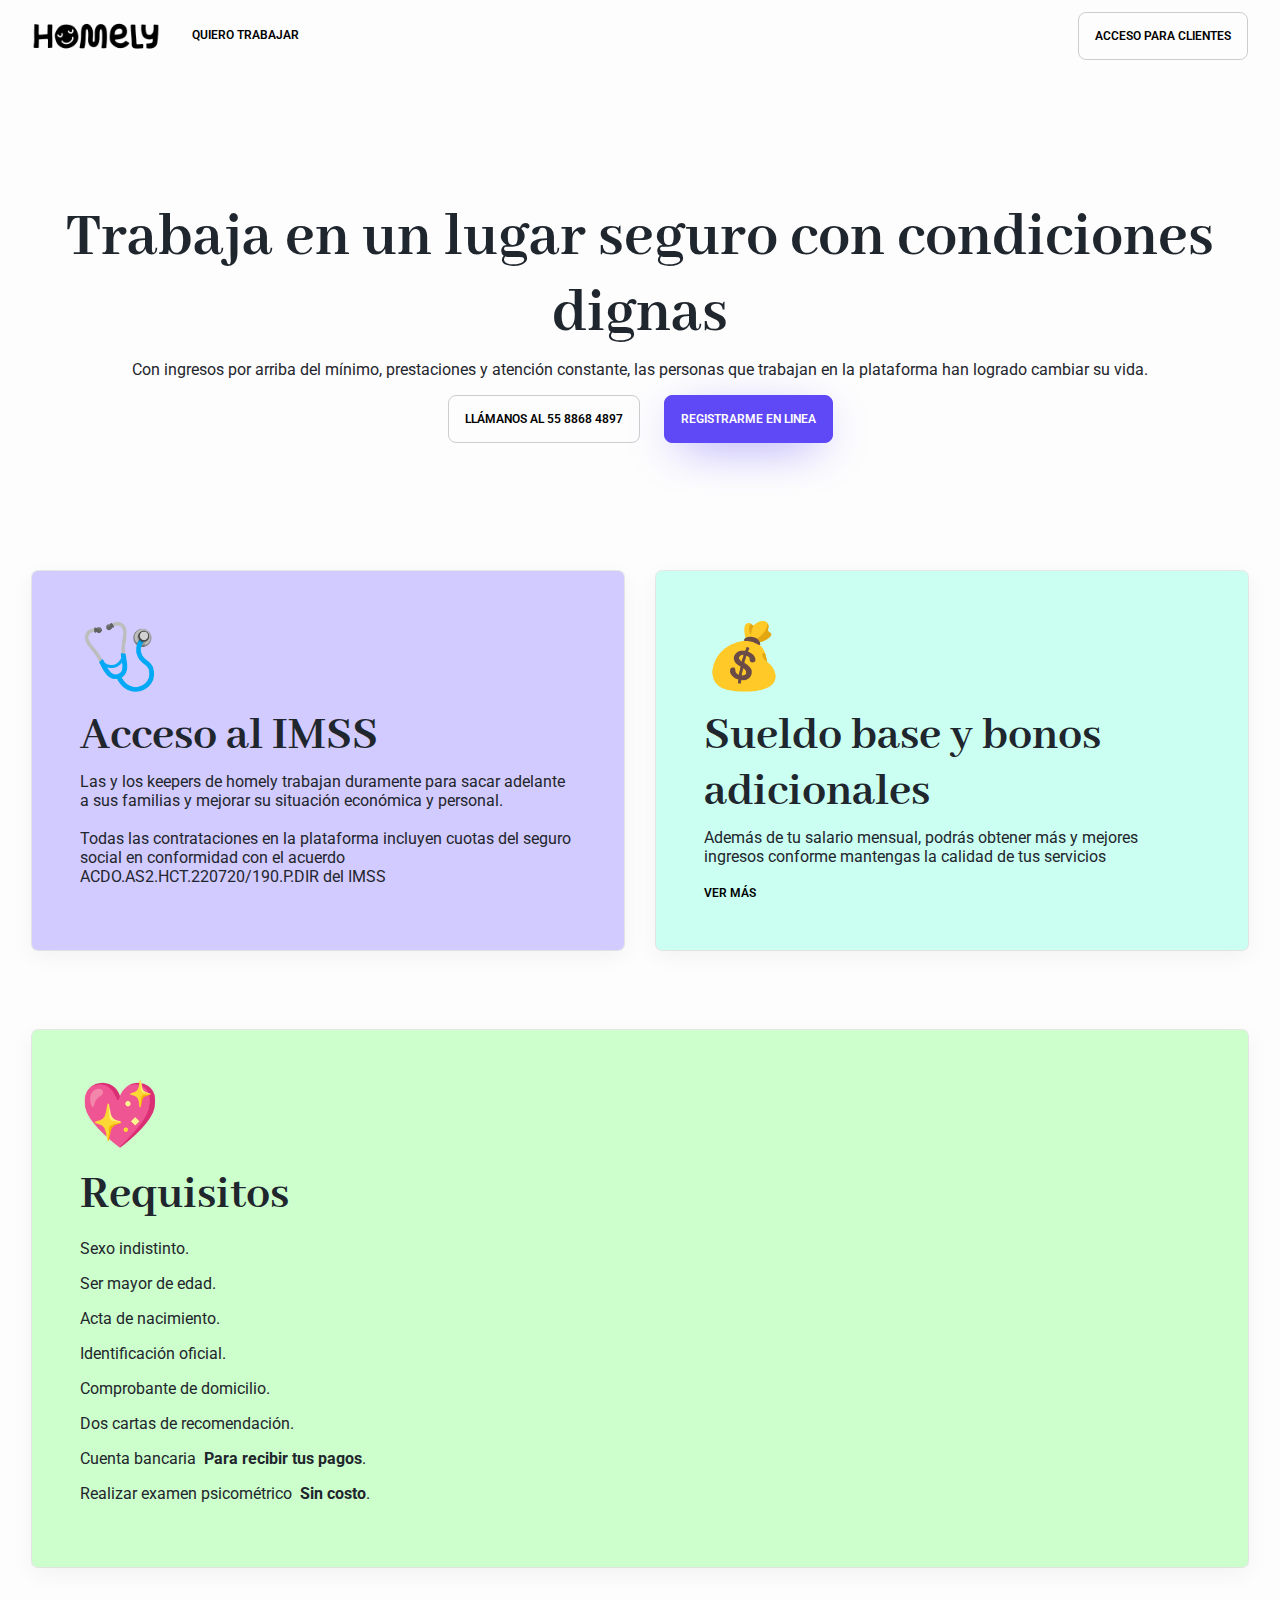
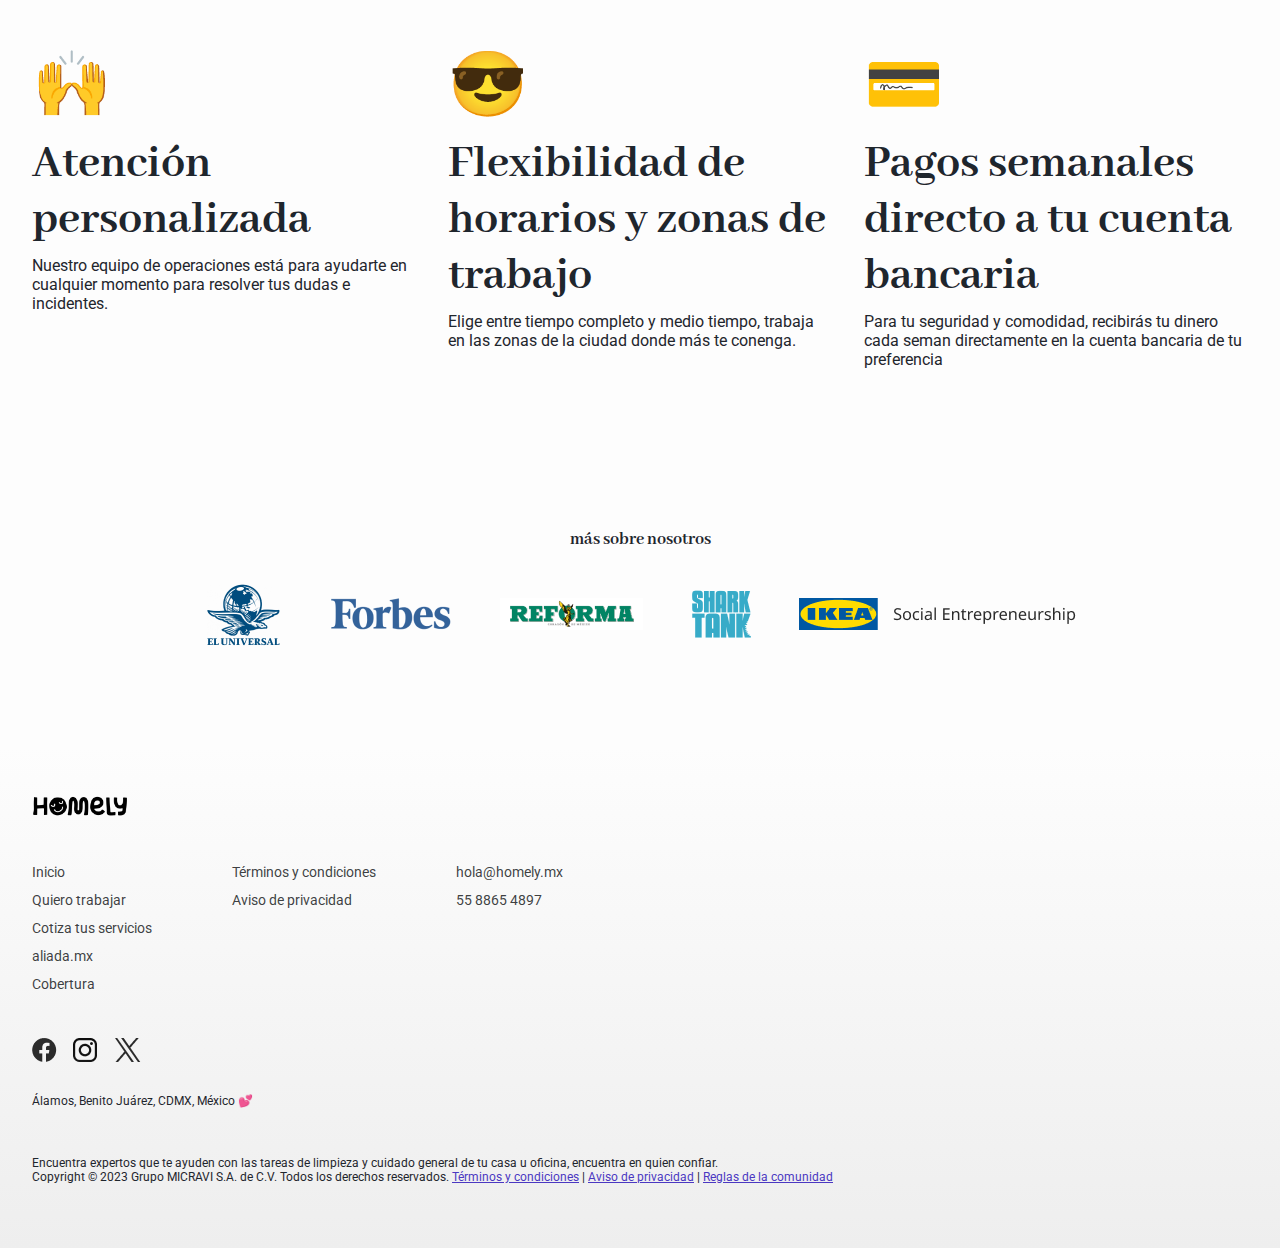
==== keeper.html @ 202dae4b "Basic pages done" ====
<!DOCTYPE html>
<html lang="en">
<head>
    <meta charset="UTF-8">
    <meta name="viewport" content="width=device-width, initial-scale=1.0">
    <title>Document</title>

    <link rel="stylesheet" href="alamo.css">
    <link rel="stylesheet" href="alamo.templates.css">

    <link href="https://fonts.googleapis.com/css2?family=Material+Symbols+Outlined" rel="stylesheet" />

</head>
<body>
    <nav>
        <div id="left" class="d-flex flex-direction-row gap-016">
            <img src="img/brand/homely-black.png" alt="Homely Logo">
            <a href="#" class="btn third">Quiero trabajar</a>
        </div>
        <div id="left" class="d-flex flex-direction-row gap-016">
            <a href="#" class="btn second">acceso para clientes</a>
        </div>
    </nav>
    
    <header class="container py-128 d-flex flex-direction-column align-content-center">
        <h2 class="serif center">
            Trabaja en un lugar seguro con condiciones dignas
        </h2>
        <p class="mb-4 text-center">
            Con ingresos por arriba del mínimo, prestaciones y atención constante, las personas que trabajan en la plataforma han logrado cambiar su vida.
        </p>
        <div class="d-flex gap-024">
            <a href="tel:5588684897" class="btn second">llámanos al 55 8868 4897</a>
            <a href="#" class="btn cta">registrarme en linea</a>
        </div>
    </header>

    <section class="container d-flex flex-direction-column gap-080 mb-048">
        <div class="row gap-032">
            <div class="pd-l bg-aux-c card">
                <h2>🩺</h2>
                <h3>
                    Acceso al IMSS
                </h3>
                <p>
                    Las y los keepers de homely trabajan duramente para sacar adelante a sus familias y mejorar su situación económica y personal. 
                    <br/> <br/>
                    Todas las contrataciones en la plataforma incluyen cuotas del seguro social en conformidad con el acuerdo ACDO.AS2.HCT.220720/190.P.DIR del IMSS
                </p>
            </div>
            <div class="pd-l bg-aux-d card">
                <h2>💰</h2>
                <h3>
                    Sueldo base y bonos adicionales
                </h3>
                <p>
                    Además de tu salario mensual, podrás obtener más y mejores ingresos conforme mantengas la calidad de tus servicios
                </p>
                <a href="#" class="btn arrow">ver más</a>
            </div>
        </div>
        <div class="row gap-032">
            <div class="pd-l bg-aux-a card">
                <h2>💖</h2>
                <h3>
                    Requisitos
                </h3>
                <ul>
                    <li>Sexo indistinto.</li>
                    <li>Ser mayor de edad.</li>
                    <li>Acta de nacimiento.</li>
                    <li>Identificación oficial.</li>
                    <li>Comprobante de domicilio.</li>
                    <li>Dos cartas de recomendación.</li>
                    <li>Cuenta bancaria <span class="pl-008 bold">Para recibir tus pagos</span>.</li>
                    <li>Realizar examen psicométrico <span class="pl-008 bold">Sin costo</span>.</li>
                </ul>
            </div>
        </div>
        <div class="row gap-032">
            <div>
                <h2>🙌</h2>
                <h3>
                    Atención personalizada
                </h3>
                <p>
                    Nuestro equipo de operaciones está para ayudarte en cualquier momento para resolver tus dudas e incidentes.
                </p>
            </div>
            <div>
                <h2>😎</h2>
                <h3>
                    Flexibilidad de horarios y zonas de trabajo
                </h3>
                <p>
                    Elige entre tiempo completo y medio tiempo, trabaja en las zonas de la ciudad donde más te conenga.
                </p>
            </div>
            <div>
                <h2>💳</h2>
                <h3>
                    Pagos semanales directo a tu cuenta bancaria
                </h3>
                <p>
                    Para tu seguridad y comodidad, recibirás tu dinero cada seman directamente en la cuenta bancaria de tu preferencia
                </p>
            </div>
        </div>

    </section>

    <section class="container center p-096 d-flex flex-direction-column gap-024">
        <h6>más sobre nosotros</h6>
        <div class="d-flex justify-content-center align-items-center gap-048 flex-wrap">
            <a href="https://www.eluniversal.com.mx/techbit/homely-la-app-que-te-ayuda-mantener-tu-casa-limpia/">
                <img src="img/logos/universal.png" alt="Diaro El Universal">
            </a>
            <a href="https://www.forbes.com.mx/30-promesas-2019-homely-y-su-mision-de-impulsar-a-los-trabajadores-domesticos/">
                <img src="img/logos/forbes.png" alt="Forbes">
            </a>
            <a href="https://www.reforma.com/arrasan-mexicanos-en-el-sxsw/ar1627088">
                <img src="img/logos/reforma.png" alt="Periodico Reforma">
            </a>
            <a href="https://www.youtube.com/watch?v=Z-7Yk5WXsDM">
                <img src="img/logos/sharktank.png" alt="Shark Tank">
            </a>
            <a href="https://www.ikeasocialentrepreneurship.org/en/social-enterprises/homely">
                <img src="img/logos/ikea-SE-logo.png" alt="Ikea social entrepreneurship">
            </a>
        </div>
    </section>

    <footer>
        <div class="container d-flex flex-direction-column py-048 gap-032">
            <img src="img/brand/homely-black.png" alt="homely logo">
            <menu class="caption">
                <div class="d-flex flex-direction-column gap-012">
                    <a href="#">Inicio</a>
                    <a href="#">Quiero trabajar</a>
                    <a href="#">Cotiza tus servicios</a>
                    <a href="#">aliada.mx</a>
                    <a href="#">Cobertura</a>
                </div>
                <div class="d-flex flex-direction-column gap-012">
                    <a href="#">Términos y condiciones</a>
                    <a href="#">Aviso de privacidad</a>
                </div>
                <div class="d-flex flex-direction-column gap-012">
                    <a href="#">hola@homely.mx</a>
                    <a href="#">55 8865 4897</a>
                </div>
            </menu>
            <div class="footer-social d-flex gap-016">
                <a href="https://www.facebook.com/HomelyLat/">
                    <img src="img/logos/facebook.png" alt="facebook">
                </a>
                <a href="https://instagram.com/homelylat?igshid=MzRlODBiNWFlZA==">
                    <img src="img/logos/instagram.png" alt="instagram">
                </a>
                <a href="https://x.com/homelylat">
                    <img src="img/logos/x.png" alt="twitter">
                </a>
            </div>
            <p class="small">
                Álamos, Benito Juárez, CDMX, México 💕
            </p>

            <p class="small text-subtle-dark">
                Encuentra expertos que te ayuden con las tareas de limpieza y cuidado general de tu casa u oficina, encuentra en quien confiar.
                <br>
                Copyright © 2023 Grupo MICRAVI S.A. de C.V. Todos los derechos reservados. <a href="#">Términos y condiciones</a> | <a href="#">Aviso de privacidad</a> | <a href="#">Reglas de la comunidad</a> 
            </p>
        </div>
    </footer>
</body>
</html>
---- alamo.css ----
/* ==================================== index ====================================
  Imports
  Root
  HTML
  Text
    Text alignment
    Text transformation
    Lists
  Background
  Color
    Font color
  Padding
  Flexbox
  Grid
  Buttons
  Form controls
  Navigation
  Sections
  Image handling (sizing and responsivness)
  Shadows
*/

/* ==================================== imports ==================================== */

@import url('https://fonts.googleapis.com/css2?family=Roboto:wght@100;400;700&display=swap');
@import url('https://fonts.googleapis.com/css2?family=Roboto+Slab&display=swap');
@import url('https://fonts.googleapis.com/css2?family=Abhaya+Libre:wght@400;700&display=swap');

/* ==================================== ROOT ==================================== */
/* Define variables here */

:root{
    --color-brand-main-030: #E3E7FF;
    --color-brand-main-060: #D5DBFF; 
    --color-brand-main-090: #ABB6FF; 
    --color-brand-main-100: #5F48F6; 
    --color-brand-main-200: #4B38C2; 
    --color-brand-main-300: #2D2275;
    --color-brand-main-400: #100748; 

    --color-neutral-solid-00: #FFFFFF; 
    --color-neutral-solid-10: #F0F2F5; 
    --color-neutral-solid-20: #D1D7E0; 
    --color-neutral-solid-30: #B3BDCB; 
    --color-neutral-solid-40: #95A3B7; 
    --color-neutral-solid-50: #7689A2; 
    --color-neutral-solid-60: #48566A; 
    --color-neutral-solid-70: #343E4C; 
    --color-neutral-solid-80: #1F262D; 
    --color-neutral-solid-90: #0A0D0F; 
    --color-neutral-solid-100: #000000; 

    --color-neutral-alpha-light-05: rgba(249, 250, 251, 0.05); 
    --color-neutral-alpha-light-10: rgba(249, 250, 251, 0.1); 
    --color-neutral-alpha-light-20: rgba(240, 242, 245, 0.2); 
    --color-neutral-alpha-light-40: rgba(209, 215, 224, 0.4); 
    --color-neutral-alpha-light-80: rgba(179, 189, 203, 0.8); 

    --color-neutral-alpha-dark-05: rgba(10, 13, 15, 0.05); 
    --color-neutral-alpha-dark-10: rgba(10, 13, 15, 0.1); 
    --color-neutral-alpha-dark-20: rgba(10, 13, 15, 0.2); 
    --color-neutral-alpha-dark-40: rgba(10, 13, 15, 0.4); 
    --color-neutral-alpha-dark-80: rgba(10, 13, 15, 0.8); 

    --color-aux-a: #CCFFCB;
    --color-aux-b: #FCFC95;
    --color-aux-c: #D2CBFF;
    --color-aux-d: #CAFFF2;
    --color-aux-e: #FECAFF;

    --color-school-coding: #0048B5;
    --color-school-data: #95E388;
    --color-school-design: #FF4365;

    --color-status-success-50: #A5FFE9;
    --color-status-success-100: #49F6AD;
    --color-status-success-200: #33AC8F;

    --color-status-warning-50: #FFFFCB;
    --color-status-warning-100: #FCFC95;
    --color-status-warning-200: #B9A165;

    --color-status-danger-50: #FFC3A5;
    --color-status-danger-100: #F67C49;
    --color-status-danger-200: #AC5B33;

    --color-status-info-50: #A5DDFF;
    --color-status-info-100: #4990F6;
    --color-status-info-200: #337FAC;

    --gradient-light-1: linear-gradient(-20deg, #ace0f9 0%, #fff1eb 100%);
    --gradient-light-2: linear-gradient(-20deg, #f6f3ff 0%, #cd9cf2 1000%);
    --gradient-light-3: linear-gradient(-20deg, #e9defa 0%, #fbfcdb 100%);
    --gradient-light-4: linear-gradient(to top, #dad4ec 0%, #dad4ec 1%, #f3e7e9 100%);
    --gradient-light-5: linear-gradient(-90deg, #c1dfc4 0%, #deecdd 100%);
    --gradient-light-6: linear-gradient(to top, #dfe9f3 0%, white 100%);
    --gradient-light-7: linear-gradient(-225deg, #E3FDF5 0%, #FFE6FA 100%);
    --gradient-light-8: linear-gradient(-225deg, #B7F8DB 0%, #50A7C2 100%);

    --gradient-dark-1: linear-gradient(135deg, #667eea 0%, #764ba2 100%);
    --gradient-dark-2: linear-gradient(90deg, #4facfe 0%, #00f2fe 100%);
    --gradient-dark-3: linear-gradient(-120deg, #f093fb 0%, #f5576c 100%);
    --gradient-dark-4: linear-gradient(to right, #6a11cb 0%, #2575fc 100%);
    --gradient-dark-5: linear-gradient(to top, #00c6fb 0%, #005bea 100%);
    --gradient-dark-6: linear-gradient(15deg, #13547a 0%, #80d0c7 100%);
    --gradient-dark-7: linear-gradient(to right, #ff0844 0%, #ffb199 100%);
    --gradient-dark-8: linear-gradient(20deg, #616161 0%, #9bc5c3 100%);

    --gradient-v-1: linear-gradient(to bottom, #9B4F96, #FF6BAE);
    --gradient-v-2: linear-gradient(to bottom, #403F8C, #00F1FF);
    --gradient-v-3: linear-gradient(to bottom, #FFB800, #FF3C82);
    --gradient-v-4: linear-gradient(to bottom, #B721FF, #FFD302);
    --gradient-v-5: linear-gradient(to bottom, #1B998B, #00B4D8);

    --gradient-background-light: linear-gradient(180deg, #FFFFFF 0%, #EFEFF5 100%);
    --gradient-background-dark: linear-gradient(180deg, #3B3F4B 0%, #262831 100%);

    --radius-4: 0.25rem;
    --radius-8: 0.5rem;
    --radius-12: 0.75rem;
    --radius-16: 1rem;
    --radius-24: 1.5rem;
    --radius-32: 2rem;
    --radius-64: 4rem;
    --radius-128: 8rem;
    --radius-160: 10rem;
    --radius-192: 12rem;

    --base-size-4: 0.25rem;
    --base-size-8: 0.5rem;
    --base-size-12: 0.75rem;
    --base-size-16: 1rem;
    --base-size-20: 1.25rem;
    --base-size-24: 1.5rem;
    --base-size-28: 1.75rem;
    --base-size-32: 2rem;
    --base-size-36: 2.25rem;
    --base-size-40: 2.5rem;
    --base-size-44: 2.75rem;
    --base-size-48: 3rem;
    --base-size-64: 4rem;
    --base-size-80: 5rem;
    --base-size-96: 6rem;
    --base-size-112: 7rem;
    --base-size-128: 8rem;
    --base-size-144: 9rem;
    --base-size-160: 10rem;
    --base-size-240: 15rem;
}

::selection {
  background-color: #FCFC95; /* set the background color of the selected text */
  color: #000; /* set the text color of the selected text */
  text-shadow: none; /* remove any text shadow on the selected text */
}


/* ==================================== HTML ==================================== */
/* Default styles for the HTML element */

html, body { 
    padding: 0px;
    margin: 0px;
    font-family: 'Roboto', sans-serif;
    background: #FDFDFD;
    color: var(--color-neutral-solid-80);
}

body{
  overflow:initial !important
}

/* ==================================== text ==================================== */
/* Text size and transformation */

h1, h2, h3, h4, h5, h6{
  margin: 0px;
  font-family: 'Abhaya Libre', 'Times New Roman', Times, serif;
  font-weight: 700;
  margin-bottom: 8px;
}

p{
  margin: 0px;
  margin-bottom: 16px;
  font-family: 'Roboto', Arial, Helvetica, sans-serif;
}

/* h1.serif, h2.serif, h3.serif, h4.serif, h5.serif, h6.serif{
  font-family: 'Poppins';
  font-weight: 700;
} */

h1{ font-size: 6rem; font-weight: 700;}
h2{ font-size: 4em; font-weight: 700;}
h3{ font-size: 3rem; font-weight: 700;}
h4{ font-size: 2rem; font-weight: 700;}
h5{ font-size: 1.5rem; font-weight: 700;}
h6{ font-size: 1.125rem; font-weight: 700;}


@media screen and (max-width: 768px) { 
  h1 { font-size: 3rem; }
  h2 { font-size: 2.5rem; }
  h3 { font-size: 2rem; }
  h4 { font-size: 1.75rem; }
  h5 { font-size: 1.5rem; }
  h6 { font-size: 1.25rem; }
}

.quote{ font-size: 1.25rem; font-family: 'Roboto Slab'; }

.caption{ font-size: 0.875rem; }

.small{ font-size: 0.75rem; }

.overline{ font-size: 0.625rem; }

.right{ text-align: right; }

.left{ text-align: left;}

.center{ text-align: center; }

.right{ text-align: right; }

.justify{ text-align: justify; }

.bold{ font-weight: bold; }

.italic{ font-style: italic; }

.underline{ text-decoration: underline; }

.capitalize{ text-transform: capitalize; }

ul {
  padding: 0px;
}

li {
  display: flex;
  align-items: center;
  margin-bottom: 1rem;
}

.feather {
  width: 18px;
  height: 18px;
  stroke: currentColor;
  stroke-width: 1;
  stroke-linecap: round;
  stroke-linejoin: round;
  fill: none;
}


/* ==================================== background ==================================== */
/* SECTION DESCRIPTION HERE */

.bg-primary { background-color: var(--color-brand-main-100); }
.bg-secondary { background-color: var(--color-brand-main-300); }
.bg-white { background-color: var(--color-neutral-solid-00); }
.bg-light { background-color: var(--color-neutral-solid-10); }
.bg-dark { background-color: var(--color-neutral-solid-100); }

.bg-light-main      { background-color: var(--color-neutral-solid-00);}
.bg-light-secondary { background-color: var(--color-neutral-solid-20);}
.bg-dark-main       {background-color: var(--color-neutral-solid-90);}
.bg-dark-secondary  {background-color: var(--color-neutral-solid-80);}

.bg-aux-a { background-color: var(--color-aux-a); }
.bg-aux-b { background-color: var(--color-aux-b); }
.bg-aux-c { background-color: var(--color-aux-c); }
.bg-aux-d { background-color: var(--color-aux-d); }
.bg-aux-e { background-color: var(--color-aux-e); }

.bg-school-coding { background-color: var(--color-school-coding); }
.bg-school-data { background-color: var(--color-school-data); }
.bg-school-design { background-color: var(--color-school-design); }

.bg-gradient-light-1 { background-image: var(--gradient-light-1) !important; }
.bg-gradient-light-2 { background-image: var(--gradient-light-2) !important; }
.bg-gradient-light-3 { background-image: var(--gradient-light-3) !important; }
.bg-gradient-light-4 { background-image: var(--gradient-light-4) !important; }
.bg-gradient-light-5 { background-image: var(--gradient-light-5) !important; }
.bg-gradient-light-6 { background-image: var(--gradient-light-6) !important; }
.bg-gradient-light-7 { background-image: var(--gradient-light-7) !important; }
.bg-gradient-light-8 { background-image: var(--gradient-light-8) !important; }

.bg-gradient-dark-1 { background-image: var(--gradient-dark-1) !important }
.bg-gradient-dark-2 { background-image: var(--gradient-dark-2) !important; }
.bg-gradient-dark-3 { background-image: var(--gradient-dark-3) !important; }
.bg-gradient-dark-4 { background-image: var(--gradient-dark-4) !important; }
.bg-gradient-dark-5 { background-image: var(--gradient-dark-5) !important; }
.bg-gradient-dark-6 { background-image: var(--gradient-dark-6) !important; }
.bg-gradient-dark-7 { background-image: var(--gradient-dark-7) !important; }
.bg-gradient-dark-8 { background-image: var(--gradient-dark-8) !important; }

.bg-gradient-v-1 { background-image: var(--gradient-v-1); }
.bg-gradient-v-2 { background-image: var(--gradient-v-2); }
.bg-gradient-v-3 { background-image: var(--gradient-v-3); }
.bg-gradient-v-4 { background-image: var(--gradient-v-4); }
.bg-gradient-v-5 { background-image: var(--gradient-v-5); }

.bg-gradient-light { background-image: var(--gradient-background-light); }

.bg-alpha-light { background: var(--color-neutral-alpha-light-20); }
.bg-alpha-dark { background: var(--color-neutral-alpha-dark-20); }

.transition { background: linear-gradient(180deg, var(--color1) 49.48%, #FFFFFF 49.49%); }
.transition-light { --color1: var(--color-neutral-solid-10); }
.transition-dark { --color1: var(--color-neutral-solid-80); }


/* ==================================== font color ==================================== */
/* SECTION DESCRIPTION HERE */

.text-main-light{
  color: var(--color-neutral-solid-00);
}

.text-main-dark{
    color: var(--color-neutral-solid-100);
}

.text-secondary-light{
  color: var(--color-neutral-alpha-light-40);
}

.text-secondary-dark{
  color: var(--color-neutral-alpha-dark-40);
}

/* .text-gradient {
  background-size: 100%;
  background-clip: text;
  -webkit-background-clip: text;
  -moz-background-clip: text;
  -webkit-text-fill-color: transparent; 
  -moz-text-fill-color: transparent;
} */

.gradient-text {
  background: linear-gradient(45deg, #ff00cc, #3333ff);
  background-clip: text;
  -webkit-background-clip: text;
  color: transparent;
}

/* ==================================== padding & margin ==================================== */
/* SECTION DESCRIPTION HERE */

/* Spacing */

/* Margin */
.m-004 { margin: var(--base-size-4);}
.m-008 { margin: var(--base-size-8);}
.m-012 { margin: var(--base-size-12);}
.m-016 { margin: var(--base-size-16); }
.m-020 { margin: var(--base-size-20); }
.m-024 { margin: var(--base-size-24); }
.m-028 { margin: var(--base-size-28); }
.m-032 { margin: var(--base-size-32); }
.m-036 { margin: var(--base-size-36); }
.m-040 { margin: var(--base-size-40); }
.m-044 { margin: var(--base-size-44); }
.m-048 { margin: var(--base-size-48); }
.m-064 { margin: var(--base-size-64); }
.m-080 { margin: var(--base-size-80); }
.m-096 { margin: var(--base-size-96); }
.m-112 { margin: var(--base-size-112); }
.m-128 { margin: var(--base-size-128); }
.m-144 { margin: var(--base-size-144); }
.m-160 { margin: var(--base-size-160); }

/* Margin Y */
.my-004 { margin-top: var(--base-size-4); margin-bottom: var(--base-size-4); }
.my-008 { margin-top: var(--base-size-8); margin-bottom: var(--base-size-8); }
.my-012 { margin-top: var(--base-size-12); margin-bottom: var(--base-size-12); }
.my-016 { margin-top: var(--base-size-16); margin-bottom: var(--base-size-16); }
.my-020 { margin-top: var(--base-size-20); margin-bottom: var(--base-size-20); }
.my-024 { margin-top: var(--base-size-24); margin-bottom: var(--base-size-24); }
.my-028 { margin-top: var(--base-size-28); margin-bottom: var(--base-size-28); }
.my-032 { margin-top: var(--base-size-32); margin-bottom: var(--base-size-32); }
.my-036 { margin-top: var(--base-size-36); margin-bottom: var(--base-size-36); }
.my-040 { margin-top: var(--base-size-40); margin-bottom: var(--base-size-40); }
.my-044 { margin-top: var(--base-size-44); margin-bottom: var(--base-size-44); }
.my-048 { margin-top: var(--base-size-48); margin-bottom: var(--base-size-48); }
.my-064 { margin-top: var(--base-size-64); margin-bottom: var(--base-size-64); }
.my-080 { margin-top: var(--base-size-80); margin-bottom: var(--base-size-80); }
.my-096 { margin-top: var(--base-size-96); margin-bottom: var(--base-size-96); }
.my-112 { margin-top: var(--base-size-112); margin-bottom: var(--base-size-112); }
.my-128 { margin-top: var(--base-size-128); margin-bottom: var(--base-size-128); }
.my-144 { margin-top: var(--base-size-144); margin-bottom: var(--base-size-144); }
.my-160 { margin-top: var(--base-size-160); margin-bottom: var(--base-size-160); }

/* Margin X */
.mx-004 { margin-left: var(--base-size-4); margin-right: var(--base-size-4); }
.mx-008 { margin-left: var(--base-size-8); margin-right: var(--base-size-8); }
.mx-012 { margin-left: var(--base-size-12); margin-right: var(--base-size-12); }
.mx-016 { margin-left: var(--base-size-16); margin-right: var(--base-size-16); }
.mx-020 { margin-left: var(--base-size-20); margin-right: var(--base-size-20); }
.mx-024 { margin-left: var(--base-size-24); margin-right: var(--base-size-24); }
.mx-028 { margin-left: var(--base-size-28); margin-right: var(--base-size-28); }
.mx-032 { margin-left: var(--base-size-32); margin-right: var(--base-size-32); }
.mx-036 { margin-left: var(--base-size-36); margin-right: var(--base-size-36); }
.mx-040 { margin-left: var(--base-size-40); margin-right: var(--base-size-40); }
.mx-044 { margin-left: var(--base-size-44); margin-right: var(--base-size-44); }
.mx-048 { margin-left: var(--base-size-48); margin-right: var(--base-size-48); }
.mx-064 { margin-left: var(--base-size-64); margin-right: var(--base-size-64); }
.mx-080 { margin-left: var(--base-size-80); margin-right: var(--base-size-80); }
.mx-096 { margin-left: var(--base-size-96); margin-right: var(--base-size-96); }
.mx-112 { margin-left: var(--base-size-112); margin-right: var(--base-size-112); }
.mx-128 { margin-left: var(--base-size-128); margin-right: var(--base-size-128); }
.mx-144 { margin-left: var(--base-size-144); margin-right: var(--base-size-144); }
.mx-160 { margin-left: var(--base-size-160); margin-right: var(--base-size-160); }


/* Margin Top */
.mt-004 { margin-top: var(--base-size-4); }
.mt-008 { margin-top: var(--base-size-8); }
.mt-012 { margin-top: var(--base-size-12); }
.mt-016 { margin-top: var(--base-size-16); }
.mt-020 { margin-top: var(--base-size-20); }
.mt-024 { margin-top: var(--base-size-24); }
.mt-028 { margin-top: var(--base-size-28); }
.mt-032 { margin-top: var(--base-size-32); }
.mt-036 { margin-top: var(--base-size-36); }
.mt-040 { margin-top: var(--base-size-40); }
.mt-044 { margin-top: var(--base-size-44); }
.mt-048 { margin-top: var(--base-size-48); }
.mt-064 { margin-top: var(--base-size-64); }
.mt-080 { margin-top: var(--base-size-80); }
.mt-096 { margin-top: var(--base-size-96); }
.mt-112 { margin-top: var(--base-size-112); }
.mt-128 { margin-top: var(--base-size-128); }
.mt-144 { margin-top: var(--base-size-144); }
.mt-160 { margin-top: var(--base-size-160); }

/* Margin Bottom */
.mb-004 { margin-bottom: var(--base-size-4); }
.mb-008 { margin-bottom: var(--base-size-8); }
.mb-012 { margin-bottom: var(--base-size-12); }
.mb-016 { margin-bottom: var(--base-size-16); }
.mb-020 { margin-bottom: var(--base-size-20); }
.mb-024 { margin-bottom: var(--base-size-24); }
.mb-028 { margin-bottom: var(--base-size-28); }
.mb-032 { margin-bottom: var(--base-size-32); }
.mb-036 { margin-bottom: var(--base-size-36); }
.mb-040 { margin-bottom: var(--base-size-40); }
.mb-044 { margin-bottom: var(--base-size-44); }
.mb-048 { margin-bottom: var(--base-size-48); }
.mb-064 { margin-bottom: var(--base-size-64); }
.mb-080 { margin-bottom: var(--base-size-80); }
.mb-096 { margin-bottom: var(--base-size-96); }
.mb-112 { margin-bottom: var(--base-size-112); }
.mb-128 { margin-bottom: var(--base-size-128); }
.mb-144 { margin-bottom: var(--base-size-144); }
.mb-160 { margin-bottom: var(--base-size-160); }


/* Margin Left */
.ml-004 { margin-left: var(--base-size-4); }
.ml-008 { margin-left: var(--base-size-8); }
.ml-012 { margin-left: var(--base-size-12); }
.ml-016 { margin-left: var(--base-size-16); }
.ml-020 { margin-left: var(--base-size-20); }
.ml-024 { margin-left: var(--base-size-24); }
.ml-028 { margin-left: var(--base-size-28); }
.ml-032 { margin-left: var(--base-size-32); }
.ml-036 { margin-left: var(--base-size-36); }
.ml-040 { margin-left: var(--base-size-40); }
.ml-044 { margin-left: var(--base-size-44); }
.ml-048 { margin-left: var(--base-size-48); }
.ml-064 { margin-left: var(--base-size-64); }
.ml-080 { margin-left: var(--base-size-80); }
.ml-096 { margin-left: var(--base-size-96); }
.ml-112 { margin-left: var(--base-size-112); }
.ml-128 { margin-left: var(--base-size-128); }
.ml-144 { margin-left: var(--base-size-144); }
.ml-160 { margin-left: var(--base-size-160); }


/* Margin Right */
.mr-004 { margin-right: var(--base-size-4); }
.mr-008 { margin-right: var(--base-size-8); }
.mr-012 { margin-right: var(--base-size-12); }
.mr-016 { margin-right: var(--base-size-16); }
.mr-020 { margin-right: var(--base-size-20); }
.mr-024 { margin-right: var(--base-size-24); }
.mr-028 { margin-right: var(--base-size-28); }
.mr-032 { margin-right: var(--base-size-32); }
.mr-036 { margin-right: var(--base-size-36); }
.mr-040 { margin-right: var(--base-size-40); }
.mr-044 { margin-right: var(--base-size-44); }
.mr-048 { margin-right: var(--base-size-48); }
.mr-064 { margin-right: var(--base-size-64); }
.mr-080 { margin-right: var(--base-size-80); }
.mr-096 { margin-right: var(--base-size-96); }
.mr-112 { margin-right: var(--base-size-112); }
.mr-128 { margin-right: var(--base-size-128); }
.mr-144 { margin-right: var(--base-size-144); }
.mr-160 { margin-right: var(--base-size-160); }

/* Padding */
.p-004 { padding: var(--base-size-4); }
.p-008 { padding: var(--base-size-8); }
.p-012 { padding: var(--base-size-12); }
.p-016 { padding: var(--base-size-16); }
.p-020 { padding: var(--base-size-20); }
.p-024 { padding: var(--base-size-24); }
.p-028 { padding: var(--base-size-28); }
.p-032 { padding: var(--base-size-32); }
.p-036 { padding: var(--base-size-36); }
.p-040 { padding: var(--base-size-40); }
.p-044 { padding: var(--base-size-44); }
.p-048 { padding: var(--base-size-48); }
.p-064 { padding: var(--base-size-64); }
.p-080 { padding: var(--base-size-80); }
.p-096 { padding: var(--base-size-96); }
.p-112 { padding: var(--base-size-112); }
.p-128 { padding: var(--base-size-128); }
.p-144 { padding: var(--base-size-144); }
.p-160 { padding: var(--base-size-160); }
.p-240 { padding: var(--base-size-240); }

/* Padding Vertical */
.py-004 { padding-top: var(--base-size-4); padding-bottom: var(--base-size-4); }
.py-008 { padding-top: var(--base-size-8); padding-bottom: var(--base-size-8); }
.py-012 { padding-top: var(--base-size-12); padding-bottom: var(--base-size-12); }
.py-016 { padding-top: var(--base-size-16); padding-bottom: var(--base-size-16); }
.py-020 { padding-top: var(--base-size-20); padding-bottom: var(--base-size-20); }
.py-024 { padding-top: var(--base-size-24); padding-bottom: var(--base-size-24); }
.py-028 { padding-top: var(--base-size-28); padding-bottom: var(--base-size-28); }
.py-032 { padding-top: var(--base-size-32); padding-bottom: var(--base-size-32); }
.py-036 { padding-top: var(--base-size-36); padding-bottom: var(--base-size-36); }
.py-040 { padding-top: var(--base-size-40); padding-bottom: var(--base-size-40); }
.py-044 { padding-top: var(--base-size-44); padding-bottom: var(--base-size-44); }
.py-048 { padding-top: var(--base-size-48); padding-bottom: var(--base-size-48); }
.py-064 { padding-top: var(--base-size-64); padding-bottom: var(--base-size-64); }
.py-080 { padding-top: var(--base-size-80); padding-bottom: var(--base-size-80); }
.py-096 { padding-top: var(--base-size-96); padding-bottom: var(--base-size-96); }
.py-112 { padding-top: var(--base-size-112); padding-bottom: var(--base-size-112); }
.py-128 { padding-top: var(--base-size-128); padding-bottom: var(--base-size-128); }
.py-144 { padding-top: var(--base-size-144); padding-bottom: var(--base-size-144); }
.py-160 { padding-top: var(--base-size-160); padding-bottom: var(--base-size-160); }
.py-240 { padding-top: var(--base-size-240); padding-bottom: var(--base-size-240); }

/* Padding Horizontal */
.px-004 { padding-left: var(--base-size-4); padding-right: var(--base-size-4); }
.px-008 { padding-left: var(--base-size-8); padding-right: var(--base-size-8); }
.px-012 { padding-left: var(--base-size-12); padding-right: var(--base-size-12); }
.px-016 { padding-left: var(--base-size-16); padding-right: var(--base-size-16); }
.px-020 { padding-left: var(--base-size-20); padding-right: var(--base-size-20); }
.px-024 { padding-left: var(--base-size-24); padding-right: var(--base-size-24); }
.px-028 { padding-left: var(--base-size-28); padding-right: var(--base-size-28); }
.px-032 { padding-left: var(--base-size-32); padding-right: var(--base-size-32); }
.px-036 { padding-left: var(--base-size-36); padding-right: var(--base-size-36); }
.px-040 { padding-left: var(--base-size-40); padding-right: var(--base-size-40); }
.px-044 { padding-left: var(--base-size-44); padding-right: var(--base-size-44); }
.px-048 { padding-left: var(--base-size-48); padding-right: var(--base-size-48); }
.px-064 { padding-left: var(--base-size-64); padding-right: var(--base-size-64); }
.px-080 { padding-left: var(--base-size-80); padding-right: var(--base-size-80); }
.px-096 { padding-left: var(--base-size-96); padding-right: var(--base-size-96); }
.px-112 { padding-left: var(--base-size-112); padding-right: var(--base-size-112); }
.px-128 { padding-left: var(--base-size-128); padding-right: var(--base-size-128); }
.px-144 { padding-left: var(--base-size-144); padding-right: var(--base-size-144); }
.px-160 { padding-left: var(--base-size-160); padding-right: var(--base-size-160); }

/* Padding Top */
.pt-004 { padding-top: var(--base-size-4); }
.pt-008 { padding-top: var(--base-size-8); }
.pt-012 { padding-top: var(--base-size-12); }
.pt-016 { padding-top: var(--base-size-16); }
.pt-020 { padding-top: var(--base-size-20); }
.pt-024 { padding-top: var(--base-size-24); }
.pt-028 { padding-top: var(--base-size-28); }
.pt-032 { padding-top: var(--base-size-32); }
.pt-036 { padding-top: var(--base-size-36); }
.pt-040 { padding-top: var(--base-size-40); }
.pt-044 { padding-top: var(--base-size-44); }
.pt-048 { padding-top: var(--base-size-48); }
.pt-064 { padding-top: var(--base-size-64); }
.pt-080 { padding-top: var(--base-size-80); }
.pt-096 { padding-top: var(--base-size-96); }
.pt-112 { padding-top: var(--base-size-112); }
.pt-128 { padding-top: var(--base-size-128); }
.pt-144 { padding-top: var(--base-size-144); }
.pt-160 { padding-top: var(--base-size-160); }

/* Padding Bottom */
.pb-004 { padding-bottom: var(--base-size-4); }
.pb-008 { padding-bottom: var(--base-size-8); }
.pb-012 { padding-bottom: var(--base-size-12); }
.pb-016 { padding-bottom: var(--base-size-16); }
.pb-020 { padding-bottom: var(--base-size-20); }
.pb-024 { padding-bottom: var(--base-size-24); }
.pb-028 { padding-bottom: var(--base-size-28); }
.pb-032 { padding-bottom: var(--base-size-32); }
.pb-036 { padding-bottom: var(--base-size-36); }
.pb-040 { padding-bottom: var(--base-size-40); }
.pb-044 { padding-bottom: var(--base-size-44); }
.pb-048 { padding-bottom: var(--base-size-48); }
.pb-064 { padding-bottom: var(--base-size-64); }
.pb-080 { padding-bottom: var(--base-size-80); }
.pb-096 { padding-bottom: var(--base-size-96); }
.pb-112 { padding-bottom: var(--base-size-112);}

/* Padding Left */
.pl-004 { padding-left: var(--base-size-4); }
.pl-008 { padding-left: var(--base-size-8); }
.pl-012 { padding-left: var(--base-size-12); }
.pl-016 { padding-left: var(--base-size-16); }
.pl-020 { padding-left: var(--base-size-20); }
.pl-024 { padding-left: var(--base-size-24); }
.pl-028 { padding-left: var(--base-size-28); }
.pl-032 { padding-left: var(--base-size-32); }
.pl-036 { padding-left: var(--base-size-36); }
.pl-040 { padding-left: var(--base-size-40); }
.pl-044 { padding-left: var(--base-size-44); }
.pl-048 { padding-left: var(--base-size-48); }
.pl-064 { padding-left: var(--base-size-64); }
.pl-080 { padding-left: var(--base-size-80); }
.pl-096 { padding-left: var(--base-size-96); }
.pl-112 { padding-left: var(--base-size-112); }
.pl-128 { padding-left: var(--base-size-128); }
.pl-144 { padding-left: var(--base-size-144); }
.pl-160 { padding-left: var(--base-size-160); }

/* Padding Right */
.pr-004 { padding-right: var(--base-size-4); }
.pr-008 { padding-right: var(--base-size-8); }
.pr-012 { padding-right: var(--base-size-12); }
.pr-016 { padding-right: var(--base-size-16); }
.pr-020 { padding-right: var(--base-size-20); }
.pr-024 { padding-right: var(--base-size-24); }
.pr-028 { padding-right: var(--base-size-28); }
.pr-032 { padding-right: var(--base-size-32); }
.pr-036 { padding-right: var(--base-size-36); }
.pr-040 { padding-right: var(--base-size-40); }
.pr-044 { padding-right: var(--base-size-44); }
.pr-048 { padding-right: var(--base-size-48); }
.pr-064 { padding-right: var(--base-size-64); }
.pr-080 { padding-right: var(--base-size-80); }
.pr-096 { padding-right: var(--base-size-96); }
.pr-112 { padding-right: var(--base-size-112); }
.pr-128 { padding-right: var(--base-size-128); }
.pr-144 { padding-right: var(--base-size-144); }
.pr-160 { padding-right: var(--base-size-160); }

/* Dynamic padding */

.pd-s{    padding:  var(--base-size-24);}
.pd-m{    padding:  var(--base-size-32);}
.pd-l{    padding:  var(--base-size-48);}
.pd-xl{   padding:  var(--base-size-64);}
.pd-xxl{  padding:  var(--base-size-80);}

@media (max-width: 767px) {
  .pd-s{    padding:  var(--base-size-8);}
  .pd-m{    padding:  var(--base-size-12);}
  .pd-l{    padding:  var(--base-size-16);}
  .pd-xl{   padding:  var(--base-size-20);}
  .pd-xxl{  padding:  var(--base-size-24);}
}


/* Gap */
.gap-004 { gap: var(--base-size-4); }
.gap-008 { gap: var(--base-size-8); }
.gap-012 { gap: var(--base-size-12); }
.gap-016 { gap: var(--base-size-16); }
.gap-020 { gap: var(--base-size-20); }
.gap-024 { gap: var(--base-size-24); }
.gap-028 { gap: var(--base-size-28); }
.gap-032 { gap: var(--base-size-32); }
.gap-036 { gap: var(--base-size-36); }
.gap-040 { gap: var(--base-size-40); }
.gap-044 { gap: var(--base-size-44); }
.gap-048 { gap: var(--base-size-48); }
.gap-064 { gap: var(--base-size-64); }
.gap-080 { gap: var(--base-size-80); }
.gap-096 { gap: var(--base-size-96); }
.gap-112 { gap: var(--base-size-112); }
.gap-128 { gap: var(--base-size-128); }
.gap-144 { gap: var(--base-size-144); }
.gap-160 { gap: var(--base-size-160); }

/* Border Radius */
.rounded-004 { border-radius: var(--base-size-4); }
.rounded-008 { border-radius: var(--base-size-8); }
.rounded-012 { border-radius: var(--base-size-12); }
.rounded-016 { border-radius: var(--base-size-16); }
.rounded-020 { border-radius: var(--base-size-20); }
.rounded-024 { border-radius: var(--base-size-24); }
.rounded-028 { border-radius: var(--base-size-28); }
.rounded-032 { border-radius: var(--base-size-32); }
.rounded-036 { border-radius: var(--base-size-36); }
.rounded-040 { border-radius: var(--base-size-40); }
.rounded-044 { border-radius: var(--base-size-44); }
.rounded-048 { border-radius: var(--base-size-48); }
.rounded-064 { border-radius: var(--base-size-64); }
.rounded-080 { border-radius: var(--base-size-80); }
.rounded-096 { border-radius: var(--base-size-96); }
.rounded-112 { border-radius: var(--base-size-112); }
.rounded-128 { border-radius: var(--base-size-128); }
.rounded-144 { border-radius: var(--base-size-144); }
.rounded-160 { border-radius: var(--base-size-160); }


/* Text Alignment */
.text-center { text-align: center; }
.text-left { text-align: left; }
.text-right { text-align: right; }

/* Width classes from 10% to 100% in increments of 10% */
.w-10 { width: 10%; }
.w-20 { width: 20%; }
.w-30 { width: 30%; }
.w-40 { width: 40%; }
.w-50 { width: 50%; }
.w-60 { width: 60%; }
.w-70 { width: 70%; }
.w-80 { width: 80%; }
.w-90 { width: 90%; }
.w-100 { width: 100%; }


/* ==================================== flexbox ==================================== */
/* Classes to use as flexbox configurations */

/* Flex Container */

.d-flex {
    display: flex;
  }
  
  .flex-direction-row {
    flex-direction: row;
  }
  
  .flex-direction-row-reverse {
    flex-direction: row-reverse;
  }
  
  .flex-direction-column {
    flex-direction: column;
  }
  
  .flex-direction-column-reverse {
    flex-direction: column-reverse;
  }
  
  .flex-wrap {
    flex-wrap: wrap;
  }
  
  .flex-nowrap {
    flex-wrap: nowrap;
  }
  
  .flex-wrap-reverse {
    flex-wrap: wrap-reverse;
  }
  
  .justify-content-center {
    justify-content: center;
  }
  
  .justify-content-start {
    justify-content: flex-start;
  }
  
  .justify-content-end {
    justify-content: flex-end;
  }
  
  .justify-content-between {
    justify-content: space-between;
  }
  
  .justify-content-around {
    justify-content: space-around;
  }
  
  .align-items-center {
    align-items: center;
  }
  
  .align-items-start {
    align-items: flex-start;
  }
  
  .align-items-end {
    align-items: flex-end;
  }
  
  .align-items-baseline {
    align-items: baseline;
  }
  
  .align-items-stretch {
    align-items: stretch;
  }
  
  .align-content-center {
    align-content: center;
  }
  
  .align-content-start {
    align-content: flex-start;
  }
  
  .align-content-end {
    align-content: flex-end;
  }
  
  .align-content-between {
    align-content: space-between;
  }
  
  .align-content-around {
    align-content: space-around;
  }
  
  .align-content-stretch {
    align-content: stretch;
  }
  
  /* Flex Item */

  .order-1 {
    order: 1;
  }
  
  .order-2 {
    order: 2;
  }
  
  .order-3 {
    order: 3;
  }
  
  .order-4 {
    order: 4;
  }
  
  .order-5 {
    order: 5;
  }
  
  .order-6 {
    order: 6;
  }
  
  .order-7 {
    order: 7;
  }
  
  .order-8 {
    order: 8;
  }
  
  .order-9 {
    order: 9;
  }
  
  .order-10 {
    order: 10;
  }
  
  .flex-grow-1 {
    flex-grow: 1;
  }
  
  .flex-shrink-1 {
    flex-shrink: 1;
  }
  
  .flex-shrink-0 {
    flex-shrink: 0;
  }
  
  .align-self-center {
    align-self: center;
  }
  
  .align-self-start {
    align-self: flex-start;
  }
  
  .align-self-end {
    align-self: flex-end;
  }
  
  .align-self-stretch {
    align-self: stretch;
  }

/* ==================================== grid ==================================== */
/* Classes to use to create grid layouts */

/* Basic Grid */
.d-grid {
  display: grid;
}

/* Grid with Three Columns */
.grid-three-columns {
  grid-template-columns: 1fr 1fr 1fr;
}

/* Grid with Two Columns */
.grid-two-columns {
  grid-template-columns: 1fr 1fr;
}

/* Grid with Equal Rows */
.grid-equal-rows {
  grid-auto-rows: 1fr;
}

/* Grid with Fixed Row Height */
.grid-fixed-row-height {
  grid-auto-rows: 100px; /* Adjust the height as needed */
}

/* Grid Gap */
.grid-gap {
  gap: 1rem; /* Adjust the gap size as needed */
}

/* Grid Item Spanning Multiple Columns */
.grid-item-span-two-columns {
  grid-column: span 2;
}

/* Grid Item Spanning Multiple Rows */
.grid-item-span-two-rows {
  grid-row: span 2;
}

@media (max-width: 767px) {
  .d-grid {
    display: grid;
    grid-template-columns: 1fr;
    grid-auto-rows: auto;
  }
  
  .grid-item {
    margin-bottom: 10px;
  }
}

/* ==================================== buttons ==================================== */
/* SECTION DESCRIPTION HERE */

  .btn {
    border-radius: var(--radius-8);
    font-size: 12px;
    text-transform: uppercase;
    padding: var(--base-size-16);
    font-weight: 600;
    cursor: pointer;
    outline: none;
    border: 1px solid;
    box-sizing: border-box;
    text-decoration: none;
    text-align: center;
    transition: 300ms ease-out all;
  }

  a.btn{
    line-height: normal;
    box-sizing: border-box;
  }
  
  /* Types */

  .btn.cta {
    background: var(--color-brand-main-100);
    color: var(--color-neutral-solid-00);
    border-color: var(--color-brand-main-100);
    box-shadow: 0px 12px 48px -16px var(--color-brand-main-100);
    transition: 300ms ease all;
  }

  .btn.cta:hover, 
  .btn.cta:focus {
    background-color: var(--color-brand-main-200);
    box-shadow: 0px 12px 48px -12px var(--color-brand-main-100);
  }

  .btn.main {
    background: var(--color-brand-main-100);
    color: var(--color-neutral-solid-00);
    border-color: var(--color-brand-main-100);
  }
  
  .btn.main:hover, 
  .btn.main:focus {
    background-color: var(--color-brand-main-200);
  }
  
  .btn.main:active {
    background-color: var(--color-brand-main-300);
    border-color: var(--color-brand-main-100);
  }

  .btn.main.light {
    background: var(--color-neutral-solid-00);
    color: var(--color-brand-main-060); 
  }
  
  .btn.main.light:hover, 
  .btn.main.light:focus {
    background: var(--color-neutral-solid-10);
  }
  
  .btn.main.light:active {
    background: var(--color-neutral-solid-30);
  }
  
  .btn.main-destructive {
    background-color: var(--color-status-danger-100);
    color: var(--color-neutral-solid-00);
  }
  
  .btn.main-destructive:hover {
    background: var(--color-status-danger-200);
  }

  .btn.second {
    color: var(--color-neutral-solid-100);
    background: none;
    border: 1px solid var(--color-neutral-alpha-dark-20);
  }
  
  .btn.second:hover,
  .btn.second:focus {
    border: 1px solid var(--color-neutral-alpha-dark-20);
    background: var(--color-neutral-alpha-dark-10);
  }

  .btn.second.light {
    border: 1px solid var(--color-neutral-alpha-light-20);
    color: var(--color-neutral-solid-00);
    background: none;
  }
  
  .btn.second.light:hover,
  .btn.second.light:focus {
    background: var(--color-neutral-alpha-light-10);
  }
  
  .btn.second-destructive {
    background: none;
    border: 1px solid var(--color-status-danger-100);
    color: var(--color-status-danger-100);
  }

  .btn.second-destructive:hover {
    background: var(--color-neutral-alpha-dark-10);
  }

  .btn.second-destructive.light {
    background: none;
    border: 1px solid var(--color-status-danger-50);
    color: var(--color-status-danger-50);
  }

  .btn.second-destructive.light:hover {
    background-color: var(--color-neutral-alpha-light-10);
  }
  
  .btn.third {
    border: none;
    background: none;
    color: var(--color-neutral-solid-100);
  }
  
  .btn.third:hover,
  .btn.third:focus {
    background-color: var(--color-neutral-alpha-dark-10);
  }

  .btn.third.light {
    border: none;
    background: none;
    color: var(--color-neutral-solid-00);
  }
  
  .btn.third.light:hover,
  .btn.third.light:focus {
    background-color: var(--color-neutral-alpha-light-10);
  }
  
  .btn.third-destructive {
    border: none;
    background: none;
    color: var(--color-status-danger-100);
  }

  .btn.third-destructive:hover,
  .btn.third-destructive:focus {
    background-color: var(--color-neutral-alpha-dark-10);
  }

  .btn.third-destructive.light {
    border: none;
    background: none;
    color: var(--color-status-danger-50);
  }

  .btn.third-destructive.light:hover,
  .btn.third-destructive.light:focus {
    background-color: var(--color-neutral-alpha-light-10);
  }

  .btn.arrow {
    position: relative;
    color: var(--color-neutral-solid-100);
    display: inline-block;
    padding: 0px !important;
    border: none;
    transition: padding-right 0.3s ease; /* Add a smooth transition effect */
  }

  .btn.arrow.light{
    color: var(--color-neutral-solid-00);
  }
  
  .btn.arrow::after {
    content: '\2192'; /* Unicode character for right arrow (→) */
    position: absolute;
    top: 50%;
    right: 0;
    transform: translateY(-50%);
    opacity: 0;
    transition: opacity 0.3s ease; /* Add a smooth transition effect */
  }
  
  .btn.arrow:hover {
    padding-right: 24px !important; /* Adjust padding to accommodate the chevron */
  }
  
  .btn.arrow:hover::after {
    opacity: 1;
  }

  a.btn{
    line-height:normal;
  }
  
  /* Sizes */
  
  .btn.big {
    width: 100%;
    padding: 24px 32px;
    font-size: 14px;
  }

  .btn.menu{
    background-color: var(--color-neutral-alpha-light-20);
    border: 1px solid var(--color-neutral-alpha-light-10);
    padding-top: 4px;
    padding-bottom: 4px;
    display: flex;
    align-items: center;
    height: 32px;
    color: white;
  }

  .actions{
    background-color: var(--color-neutral-alpha-light-10);
    border-radius: var(--radius-4);
    border: 1px solid var(--color-neutral-alpha-light-10);
  }

  .action{
    display: flex;
    justify-content: space-between;
    padding: var(--base-size-16);
    color: var(--color-neutral-solid-00);
    text-decoration: none;
  }


/* ==================================== controls ==================================== */
/* SECTION DESCRIPTION HERE */

select{
    padding: 11px 1rem;
    border-radius: var(--radius-2);
    outline: none;
    border: none;
}

select.light{
    background: var(--color-neutral-alpha-light-10);
    color: var(--color-neutral-solid-00);
    border: 1px solid var(--color-neutral-alpha-light-10);
}

.chirp{
    padding: var(--base-size-8) var(--base-size-12);
    font-size: var(--base-size-16);
    border-radius: var(--radius-192);
    align-self: flex-start;
    display: flex;
    gap: var(--base-size-8);
    align-items: center;
}

.chirp.light{
  border: 1px solid var(--color-neutral-alpha-light-20);
  background: var(--color-neutral-alpha-light-10);
  color: var(--color-neutral-solid-00);
}

.chirp.dark{
  border: 1px solid var(--color-neutral-alpha-dark-20);
  background: var(--color-neutral-alpha-dark-10);
  color: var(--color-neutral-solid-100);
}

.chirp.shinny{
  border: 1px solid var(--color-neutral-alpha-light-20);
  background: linear-gradient(135deg, #FFF1CD 0%, #B2A581 10.94%, #FFF1CD 20.31%, #A19167 39.06%, #FFF1CD 51.56%, #7C6B40 64.58%, #FFF1CD 78.65%, #6A5D3A 86.98%, #FFF1CD 100%);
  background-attachment: fixed;
  color: var(--color-neutral-solid-100);
}

.weekly-selector{
  display: flex;
  flex-direction: column;
  padding: var(--spacing-5);
  gap: var(--spacing-4);
  justify-content: center;
  border: 1px solid var(--color-neutral-alpha-dark-10);
  border-radius: var(--radius-3);
  flex-wrap: wrap;
}

.weekly-selector #month{
  font-size: 1.25rem;
  font-weight: 700;
}

#day-list{
  display: flex;
  justify-content: space-between;
}

.day-container {
  /* Agrega los estilos que desees para el contenedor de cada día */
  /* Por ejemplo, cambiar el color de fondo, el espaciado, etc. */
  padding: var(--spacing-2);
  cursor: pointer; /* Cambiar el cursor a una mano para indicar que es clickeable */
  display: flex;
  flex-direction: column;
  padding: var(--spacing-2) var(--spacing-4);
  gap: var(--spacing-3);
  align-items: center;
  border-radius: var(--radius-2);
  border: 1px solid var(--color-neutral-alpha-dark-10);
}

.day-container .name {
  font-size: 12px;
  color: var(--color-neutral-alpha-dark-40);
}

.day-container.checked{
  background: var(--color-brand-main-100);
  color: var(--color-neutral-solid-00);
  box-shadow: 0px 4px 12px 0px rgba(0, 0, 0, 0.20);
}

.day-container.checked .name{
  color: var(--color-neutral-alpha-light-80);
}

.day-container.disabled{
  background: var(--color-neutral-alpha-dark-10);
  color: var(--color-neutral-alpha-dark-40);
}

/* Ocultar el radio button */
input[type="radio"] {
  display: none;
}

.big-btn{
  display: flex;
  height: 120px;
  padding: 16px;
  align-items: flex-end;
  flex: 1 0 0;
  background: var(--color-neutral-alpha-light-10);
  color: var(--color-neutral-solid-00);
  border-color: var(--color-neutral-alpha-light-10);
}

.big-btn.program{
  align-items: flex-start;
  flex-direction: column;
  justify-content: space-between;
  align-items: start;
  background-color: var(--color-neutral-solid-00);
  color: var(--color-neutral-solid-100);
}

.btn.action{
  padding: var(--base-size-24) var(--base-size-16);
  display: flex;
  justify-content: space-between;
  width: 100%;
  background: var(--color-neutral-alpha-light-10);
  color: var(--color-neutral-solid-00);
  border-color: var(--color-neutral-alpha-light-10);
}

/* ==================================== navigation ==================================== */
/* SECTION DESCRIPTION HERE */

nav{
    width: 100%;
    padding: var(--base-size-12) var(--base-size-32);
    box-sizing: border-box;
    z-index: 50;
    display: flex;
    justify-content: space-between;
}

nav img{
  flex: 0 0 auto;
  /* Maintain the image's aspect ratio */
  object-fit: contain;
  width: var(--base-size-128);
}

nav .desktop{
  display: flex;
  justify-content: space-between;
}

nav .menu{
  display: flex;
  gap: var(--base-size-16);
}

nav .mobile{
  display: none;
  flex-direction: column;
}

nav .mobile .bar{
    display: flex;
    justify-content: space-between;
    align-items: center;
}

nav .mobile .bar img{
  width: 48px;
}

.tiles{
  display: none;
  flex-direction: column;
  gap: var(--base-size-24);
  padding-top: var(--base-size-32);
  height: 100vh;
}

@media screen and (max-width: 768px) { 
  nav{
    padding: var(--base-size-16);
  }

  nav .desktop{
      display: none;
  }

  nav .mobile{
      display: flex;
  }

  nav .mobile .options-dash{
    display: none;
  }
}

footer{
  /* something */
  background: linear-gradient(180deg, #FDFDFD 0%, #EEE 100%);
}

footer a{
  color: var(--color-brand-main-200);
}

footer img{
  display: block;
  max-width: 6rem;
  object-fit: contain; /* or object-fit: cover; */
}

footer menu{
  padding: 0px;
  display: flex;
  flex-wrap: wrap;
  gap: var(--base-size-80);
}

footer menu a{
  color: var(--color-neutral-alpha-dark-80);
  text-decoration: none;
  background-size: 0% 100%;
  background-position: 0 100%;
  background-repeat: no-repeat;
  transition: color 0.2s ease-in-out;
  /* Use the -webkit prefix for better browser support */
  /* The above two properties will make the text color transparent, so the gradient can show through */
  display: inline-block; /* add display inline-block to make the link occupy only the necessary space */
}

footer menu a:hover{
  background: -webkit-gradient(linear, left top, left bottom, color-stop(47.06%, #80FF00), color-stop(55.61%, #1AC8B3), color-stop(64.91%, #3F6CE1), color-stop(73.27%, #9527EC), color-stop(83.53%, #FF006B));
  background: linear-gradient(purple, hotpink);
  -webkit-background-clip: text;
  -webkit-text-fill-color: transparent;
  background-clip: text;
  background-attachment: fixed;
}

footer .awards{
    display: flex;
    gap: var(--base-size-24);
    color: var(--color-neutral-alpha-light-40);
    flex-wrap: wrap;
}

footer .award{
  width: 280px;
}

footer .award img{
  height: 24px;
  margin-bottom: var(--base-size-8);
}

footer .social{
    display: flex;
    justify-content: space-between;
}

footer .social a{
    color: var(--color-neutral-solid-00) !important;
    text-decoration: none;
}

@media screen and (max-width: 768px) { 
  footer{
    padding-bottom: var(--base-size-80);
  }

  footer .award{
    width: 100%;
  }

  footer .social{
    flex-direction: column;
    align-items: center;
    gap: var(--base-size-24);
  }

  footer .social .logos{
    flex-wrap: wrap;
    gap: var(--base-size-24);
    justify-content: center;
  }
}

/* ==================================== sections ==================================== */
/* SECTION DESCRIPTION HERE */

header{
  display: flex;
  flex-direction: column;
  align-items: center;
  width: 100%;
  box-sizing: border-box;
}

header.light{
  background: var(--color-neutral-solid-10);
}

header.dark{
  background: var(--color-neutral-solid-80);
}

.hero{
  display: flex;
  flex-direction: column;
  align-items: center;
  gap: 1rem;
}

.container{
  width: 95%;
  max-width: 1280px;
  box-sizing: border-box;
  margin-left: auto;
  margin-right: auto;
}

.row{
  display: flex;
  width: 100%;
  box-sizing: border-box;
}

.row > * {
    flex: 1; /* This distributes equal width among child elements */
    box-sizing: border-box; /* To include padding and border in the width calculation */
}

.position-absolute{
  position: relative;
}

.sidebar {
  position: -webkit-sticky;
  position: sticky;
  top: 80px;
  box-sizing: border-box;
  align-self: start;
  width: 440px;
}

.main-content {
  flex: 2;
  flex: 1 0 0 ;
  overflow: auto;
}



@media screen and (max-width: 768px) { 
  .sidebar{
    position: inherit;
    width: 100%;
  }
}



/* ==================================== cards ==================================== */
/* SECTION DESCRIPTION HERE */

.card{
  box-sizing: border-box;
  overflow: hidden;
  border-radius: 6px;
  box-shadow: rgba(0, 0, 0, 0.05) 0px 6px 24px 0px, rgba(0, 0, 0, 0.08) 0px 0px 0px 1px;
}

.card.light{
  background: var(--color-neutral-solid-00);
  color: var(--color-neutral-solid-90);
  border: 2px solid var(--color-neutral-alpha-dark-10);
}

.card.dark{
  background: var(--color-neutral-solid-80);
  color: var(--color-neutral-solid-00);
  border: 1px solid var(--color-neutral-alpha-light-10);
}

.card.horizontal {
  display: flex;
}

.card.horizontal .info {
  flex: 2; /* The info section will occupy 2/3 of the available space */
}

.card.horizontal .photo {
  flex: 1; /* The photo section will occupy 1/3 of the available space */
}

.card.vertical {
  display: flex;
  flex-direction: column; /* Stacks the .info and .photo sections vertically */
}

.card.vertical .info, .card.vertical .photo {
  flex: 1; /* Both .info and .photo sections will occupy equal space */
}

.card.vertical .photo{
  line-height: 0px;
}

.card.program .photo{
  padding-right: 0px;
  overflow: hidden;
}

.card.outline{
  border: 1px solid var(--color-neutral-alpha-light-10);
}

.card.box{
  border: 1px solid var(--neutral-alpha-dark-10, rgba(0, 1, 5, 0.08));
  background: var(--neutral-alpha-dark-4, rgba(0, 1, 5, 0.04));
}

.card h1, .card h2, .card h3, .card h4, .card h5, .card h6, .card p {
  max-width: 720px;
}

@media screen and (max-width: 768px) { 
  .card.horizontal{
    flex-direction: column;
  }
  
  /* .card .info{
    padding: var(--base-size-48);
  } */

  .card.program{
    flex-direction: column-reverse;
  }

  .card .photo{
    display: flex;
    justify-content: center;
  }

  .card.program .photo{
    text-align: center;
    display: flex;
    justify-content: center;
    padding: 0px var(--base-size-32);
    padding-top: var(--base-size-48);
    padding-bottom: var(--base-size-32);
  }

  .card.program .photo img{
    width: 100%;
  }
}

.section-title{
  text-align: center;
}

.stretch{
  flex: 1;
}

.badge{
    width: 80px;
    height: 80px;
    display: flex;
    align-items: center;
    justify-content: center;
    border-radius: var(--radius-12);
}

.card.action-card{
    width: 100%;
    max-width: 600px;
    margin-left: auto;
    margin-right: auto;
}

.module{
  width: 190px;
  text-align: left;
}

.faq .question{
  cursor: pointer;
  font-size: 20px;
  font-weight: bold;
}

.faq .question:hover{
  background: rgba(255, 255, 255, 0.1);
}

.faq .answer{
  display: none;
  color: var(--color-neutral-alpha-light-80);
}

/* Styling for the outer container */
.outer-container {
    width: 100%;
    overflow-x: hidden; /* Hide the horizontal scrollbar */
}

/* Styling for the inner container */
.inner-container {
    white-space: nowrap;
    overflow-x: auto; /* Enable horizontal scrolling for the inner container */
    -ms-overflow-style: none; /* Hide scrollbar on IE and Edge */
    scrollbar-width: none; /* Hide scrollbar on Firefox */
}

/* Hide scrollbar on Chrome, Safari, and newer Edge versions */
.inner-container::-webkit-scrollbar {
    display: none;
}

/* Styling for the child divs */
.child-div {
    display: inline-block;
    width: 420px; /* Adjust the width to your preference */
    height: 632px; /* Adjust the height to your preference */
    margin: 10px; /* Adjust the margin to create spacing between child divs */
    background-color: #00B4D8; /* Add your desired background color */
    border-radius: var(--radius-6);
    overflow: hidden;
}

.child-div p{
    width: 100%;
}

@media screen and (max-width: 768px) { 
  .hero .cta{
    flex-direction: column;
  }
  
  .auto-size {
    flex: none;
    width: 100%;
  }

  .container{
    flex-wrap: wrap;
  }

  .row{
    flex-direction: column;
  }

  .row.reverse-on-mobile{
    flex-direction: column-reverse;
  }
}

.floating-actions {
  display: none;
  position: fixed;
  bottom: 0;
  left: 0;
  width: 100%;
  background-color: #fff;
  padding: 20px;
  box-sizing: border-box;
  background: linear-gradient(360deg, rgba(0, 0, 0, 0.8) 0%, rgba(0, 0, 0, 0) 67.44%);
}

@media screen and (max-width: 768px) {
  .floating-actions {
    display: block;
  }
}

/* ==================================== image handling ==================================== */
/* SECTION DESCRIPTION HERE */

.img-responsive {
  max-width: 100%;
  height: auto;
}

/* ==================================== shadows ==================================== */
/* SECTION DESCRIPTION HERE */

/* Class to create a small shadow box that makes the element look closer */
.shadow-small-closer {
  box-shadow: 0px 2px 5px rgba(0, 0, 0, 0.1);
  overflow: hidden;
}

/* Class to create a medium shadow box that makes the element look closer */
.shadow-medium-closer {
  box-shadow: 0px 5px 10px rgba(0, 0, 0, 0.1);
  overflow: hidden;
}

/* Class to create a large shadow box that makes the element look closer */
.shadow-large-closer {
  box-shadow: 0px 10px 20px rgba(0, 0, 0, 0.1);
  overflow: hidden;
}

/* Class to create a small shadow box that makes the element look farther */
.shadow-small-farther {
  box-shadow: 0px 10px 20px rgba(0, 0, 0, 0.1);
  overflow: hidden;
}

/* Class to create a medium shadow box that makes the element look farther */
.shadow-medium-farther {
  box-shadow: 0px 20px 40px rgba(0, 0, 0, 0.1);
  overflow: hidden;
}

/* Class to create a large shadow box that makes the element look farther */
.shadow-large-farther {
  box-shadow: 0px 40px 80px rgba(0, 0, 0, 0.1);
  overflow: hidden;
}

.shadow-freeform{
  -webkit-filter: drop-shadow(5px 5px 5px rgba(0,0,0,0.24));
  filter: drop-shadow(5px 5px 5px rgba(0,0,0,0.24));
}


/* ==================================== effects ==================================== */
/* SECTION DESCRIPTION HERE */

.glow-on-hover {
  transition: all 0.2s ease-in-out;
  cursor: pointer;
  position: relative;
}
.glow-on-hover:hover {
  box-shadow: 0 0 20px 0 rgba(255, 255, 255, 0.7);
  transform: translateY(-3px);
}
.glow-on-hover:after {
  content: "";
  display: block;
  position: absolute;
  z-index: -1;
  top: 0;
  left: 0;
  right: 0;
  bottom: 0;
  opacity: 0;
  background: radial-gradient(100% 100% at 50% 0%, rgba(255, 255, 255, 0.2) 0%, rgba(255, 255, 255, 0) 100%);
  transition: opacity 0.2s ease-in-out;
}
.glow-on-hover:hover:after {
  opacity: 1;
}


.gradient-div-2 {
  background: linear-gradient(132deg, #EB00FF 0%, #FFB800 100%);
  background-size: 400% 100%;
  animation: gradientAnimation2 8s linear infinite alternate; /* Adjust the duration (10s) as desired */
}

@keyframes gradientAnimation2 {
  0% {
  background-position: 0% 50%;
  }
  100% {
  background-position: 100% 50%;
  }
}

/* ======================================================================== */
/* ==================================== local styles ==================================== */
/* ======================================================================== */

.companies-logos{
    display: flex;
    flex-wrap: wrap;
    justify-content: center;
    gap: var(--base-size-32);
}

.info-card .info{
    padding: var(--base-size-128);
}

.info-card .image{
    text-align: center;
    line-height: 0px;
}

.info-card .image img{
    max-width: 95%;
}

#call-to-actions{
  display: flex;
  gap: 1rem;
}

.image-container {
  position: relative;
  width: 160px; /* Adjust as needed */
  height: 160px; /* Adjust as needed */
  overflow: hidden;
}

.background-image,
.foreground-image {
  width: 100%;
  height: 100%;
  position: absolute;
  top: 0;
  left: 0;
  border-radius: 50%;
}

.center-div {
  width: 108px; /* Adjust as needed */
  height: 108px; /* Adjust as needed */
  position: absolute;
  top: 50%;
  left: 50%;
  display: flex;
  align-items: center;
  justify-content: center;
  transform: translate(-50%, -50%);
  background-color: rgba(0, 0, 0, 0.3); /* Adjust color and opacity as needed */
  backdrop-filter: blur(64px);
  -webkit-backdrop-filter: blur(64px);
  border-radius: 50%;
  stroke-width: 1px;
  stroke: var(--neutral-alpha-dark-20, rgba(13, 16, 19, 0.20));
  box-shadow: 0px 4px 32px 0px rgba(0, 0, 0, 0.16) inset;
}

.background-image {
  animation: rotateAnimationBackwards 30s linear infinite; /* Adjust the duration (15s) as desired */
}

.foreground-image {
  width: 90%; /* Adjust as needed */
  height: 90%; /* Adjust as needed */
  top: 5%;
  left: 5%;
  animation: rotateAnimation 30s linear infinite; /* Adjust the duration (15s) as desired */
}

@keyframes rotateAnimation {
  0% {
      transform: rotate(0deg);
  }
  100% {
      transform: rotate(360deg);
  }
}

@keyframes rotateAnimationBackwards {
  0% {
      transform: rotate(0deg);
  }
  100% {
      transform: rotate(-360deg);
  }
}

/* Define the LED class */
.led {
  width: 16px;
  height: 16px;
  border-radius: 50%;
  background-color: var(--color-neutral-solid-90);
  box-shadow: 0 0 10px #f00;
  animation: blink 3s infinite;
}

/* Define the animation */
@keyframes blink {
  0%, 100% {
    box-shadow: 0 0 10px rgb(250, 100, 100);
    background-color: #ff0000;
    border: 1px solid rgb(255, 108, 108);
  }
  50% {
    box-shadow: none;
    background-color: rgb(66, 66, 66);
    border: 1px solid rgb(37, 37, 37);
  }
}
---- alamo.templates.css ----
.service-tile{
    /* this */
}

.service-tile .photo{
    height: 30rem;
    background: red;
}

.service-tile .photo img{
    width: 100%; /* Make the image width 100% of its parent's width */
    height: 100%; /* Make the image height 100% of its parent's height */
    object-fit: cover; /* Maintain the image's aspect ratio and cover the entire parent */
}

.card.wide{
    background: green;
}

.card.wide .photo{
    max-height: 480px;
    overflow: hidden;
}

.card.wide .photo img{
    width: 100%; /* Make the image width 100% of its parent's width */
    height: 100%; /* Make the image height 100% of its parent's height */
    object-fit: cover; /* Maintain the image's aspect ratio and cover the entire parent */
}
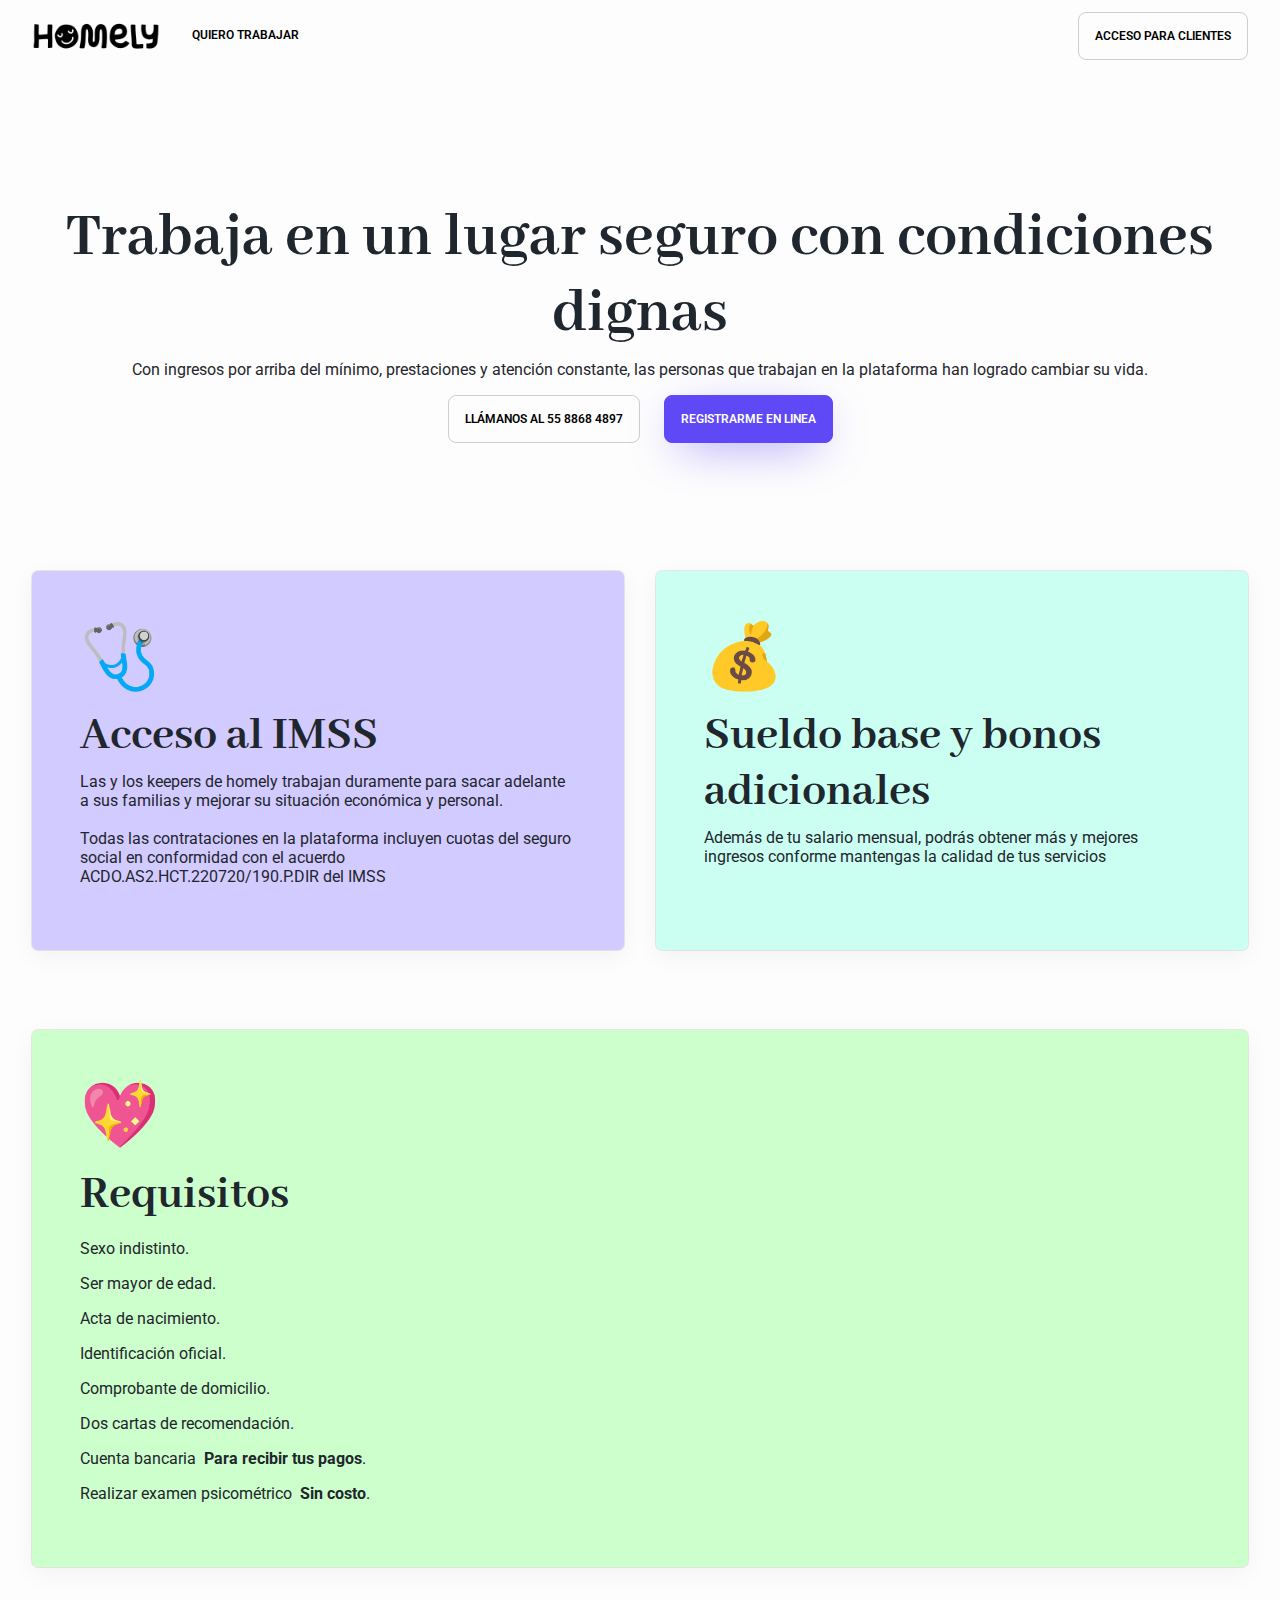
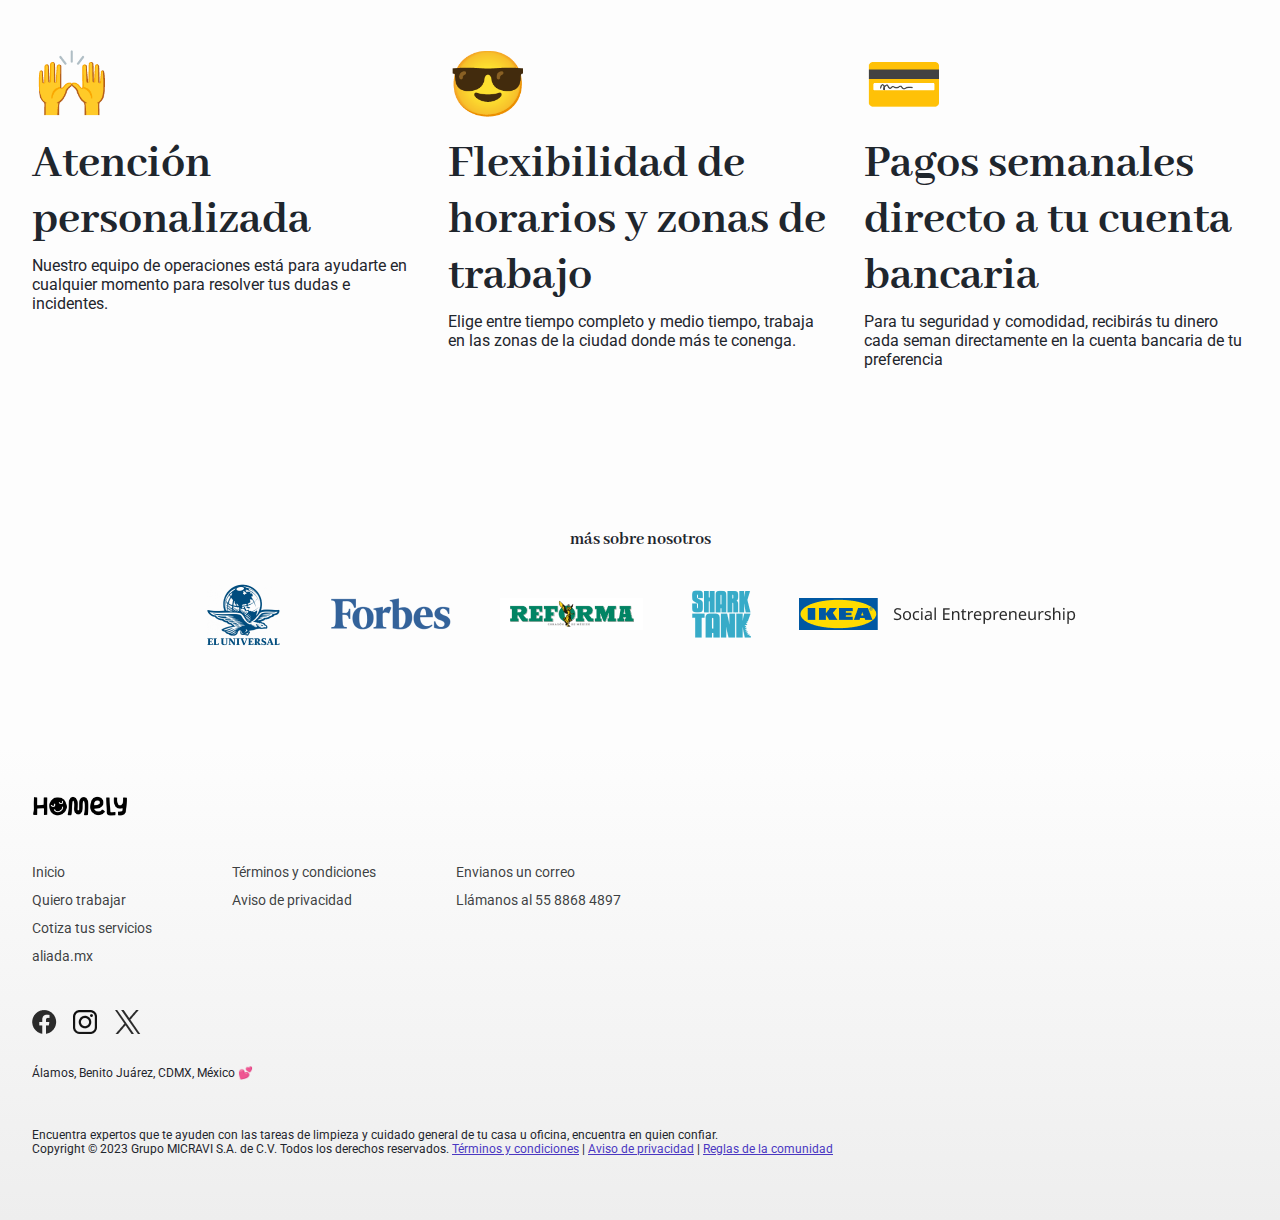
==== commit f21a0a67: "Fixed links at footer" ====
--- a/keeper.html
+++ b/keeper.html
@@ -56,7 +56,7 @@
                 <p>
                     Además de tu salario mensual, podrás obtener más y mejores ingresos conforme mantengas la calidad de tus servicios
                 </p>
-                <a href="#" class="btn arrow">ver más</a>
+                <!-- <a href="#" class="btn arrow">ver más</a> -->
             </div>
         </div>
         <div class="row gap-032">
@@ -135,19 +135,18 @@
             <img src="img/brand/homely-black.png" alt="homely logo">
             <menu class="caption">
                 <div class="d-flex flex-direction-column gap-012">
-                    <a href="#">Inicio</a>
-                    <a href="#">Quiero trabajar</a>
+                    <a href="index.html">Inicio</a>
+                    <a href="keeper.html">Quiero trabajar</a>
                     <a href="#">Cotiza tus servicios</a>
-                    <a href="#">aliada.mx</a>
-                    <a href="#">Cobertura</a>
+                    <a href="https://aliada.mx">aliada.mx</a>
                 </div>
                 <div class="d-flex flex-direction-column gap-012">
-                    <a href="#">Términos y condiciones</a>
-                    <a href="#">Aviso de privacidad</a>
+                    <a href="terms.html">Términos y condiciones</a>
+                    <a href="privacy.html">Aviso de privacidad</a>
                 </div>
                 <div class="d-flex flex-direction-column gap-012">
-                    <a href="#">hola@homely.mx</a>
-                    <a href="#">55 8865 4897</a>
+                    <a href="mailto:hola@homely.mx">Envianos un correo</a>
+                    <a href="tel:5588684897">Llámanos al 55 8868 4897</a>
                 </div>
             </menu>
             <div class="footer-social d-flex gap-016">
